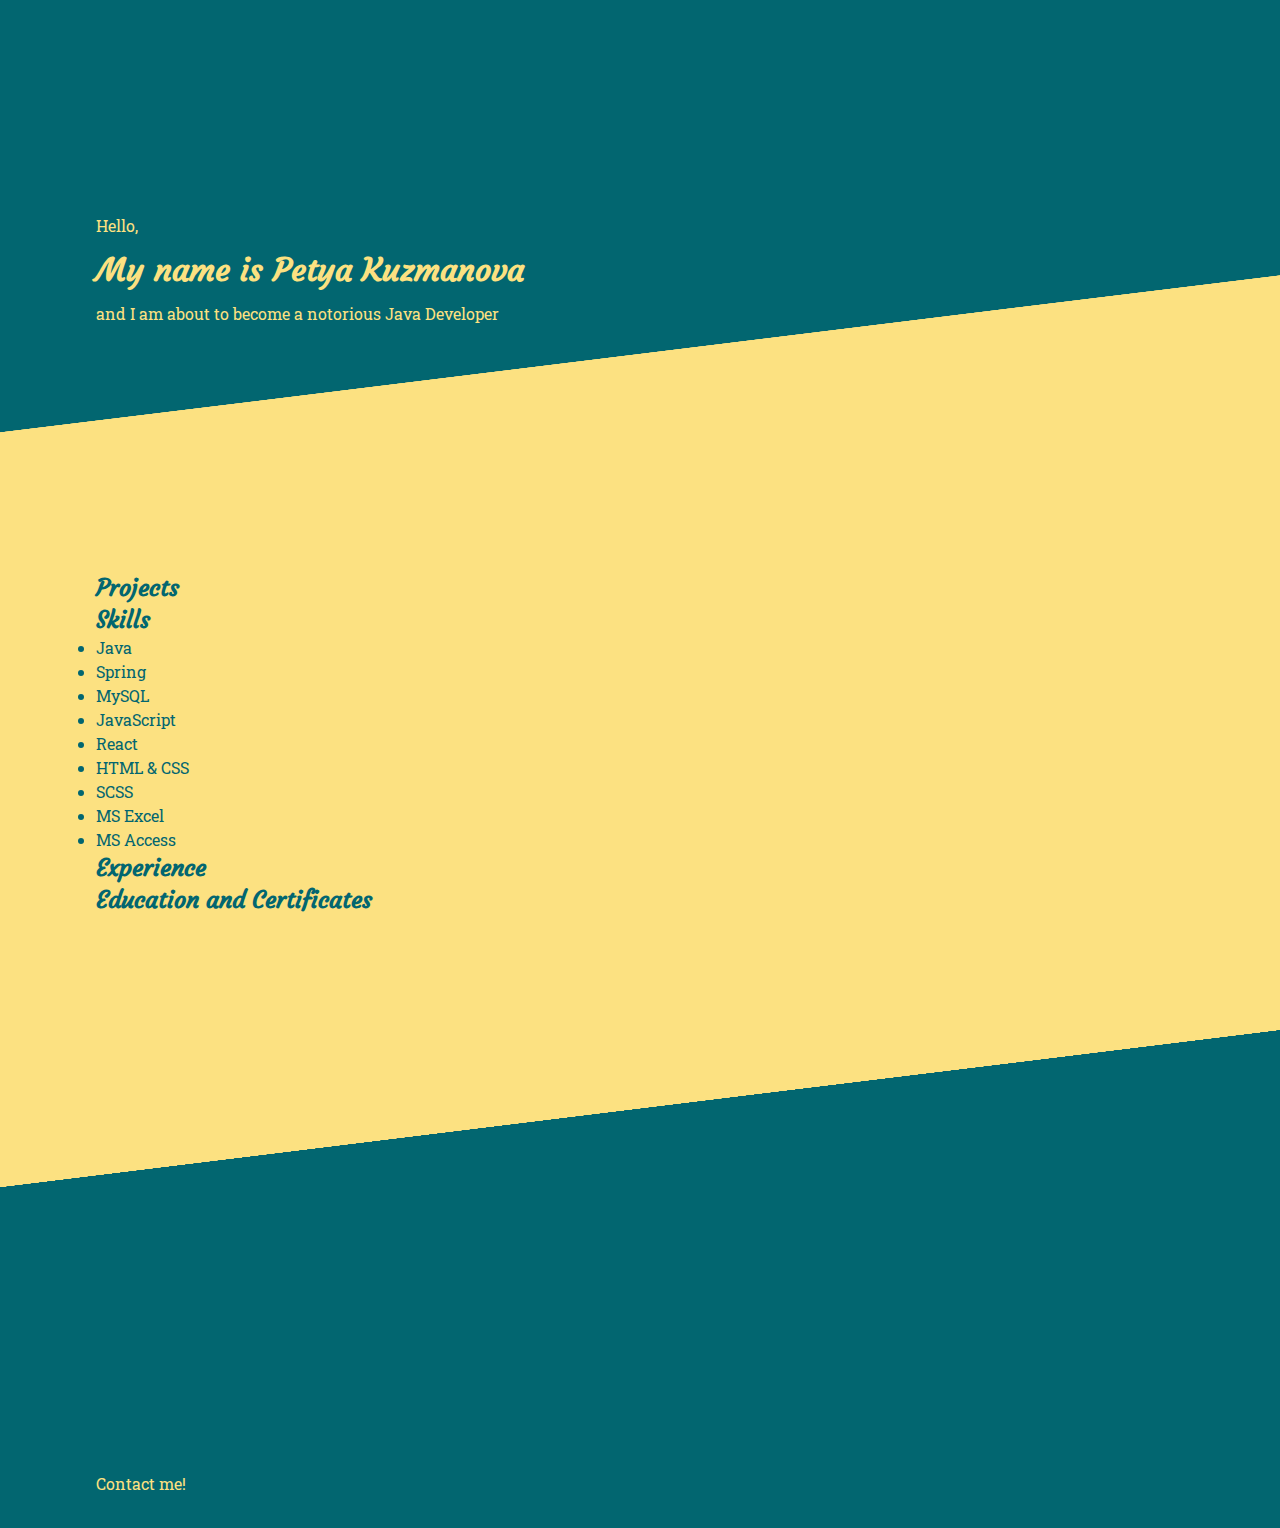
==== personal-site/index.html @ d3b0431a "personal site - the beginning" ====
<!DOCTYPE html>
<html lang="en">
<head>
    <meta charset="UTF-8">
    <meta http-equiv="X-UA-Compatible" content="IE=edge">
    <meta name="viewport" content="width=device-width, initial-scale=1.0">
    <title>Kuzmanova - Portfolio</title>
    <link rel="stylesheet" href="./styles.css">
    <link rel="stylesheet" href="https://use.fontawesome.com/releases/v5.15.3/css/all.css" integrity="sha384-SZXxX4whJ79/gErwcOYf+zWLeJdY/qpuqC4cAa9rOGUstPomtqpuNWT9wdPEn2fk" crossorigin="anonymous">

</head>
<body>
    
    <header>
        <div class="o-wrapper">
            
            <p>Hello,</p>
            <h1>My name is Petya Kuzmanova</h1>
            <p>and I am about to become a notorious Java Developer</p>
        </div>
    </header>

    <main>
        <div class="o-wrapper">
 
            <section>
                <h2>Projects</h2>     
            </section>
 
            <section>
                <h2>Skills</h2>
                <ul>
                    <li>Java</li>
                    <li>Spring</li>
                    <li>MySQL</li>
                    <li>JavaScript</li>
                    <li>React</li>
                    <li>HTML & CSS</li>
                    <li>SCSS</li>
                    <li>MS Excel</li>
                    <li>MS Access</li>
                </ul>
    
            </section>
    
 
            <section>
                <h2>Experience</h2>
            </section>
    
            <section>
                <h2>Education and Certificates</h2>
            </section>
        </div>

    </main>


    <footer>
        <div class="o-wrapper">
            <p>
                Contact me!
            </p>
        </div>
    </footer>

</body>
</html>
---- personal-site/styles.css ----
@import url("https://fonts.googleapis.com/css2?family=Courgette&display=swap");
@import url("https://fonts.googleapis.com/css2?family=Roboto+Slab:wght@100;200;300;400;500;600;700;800;900&display=swap");
header {
  background-color: #026670;
  color: #EDEAE5;
}

main {
  background-color: #FCE181;
}

footer {
  background-color: #026670;
  color: #EDEAE5;
}

* {
  padding: 0;
  margin: 0;
}

header {
  font-family: 'Courgette', cursive;
  height: 50vh;
  overflow: hidden;
}

h1, h2, h3, h4, h5, h6 {
  font-family: 'Courgette', cursive;
  z-index: 2;
}

h1 {
  line-height: 2em;
}

h2 {
  line-height: 2rem;
}

p, li {
  font-family: 'Roboto Slab', serif;
  line-height: 1.5em;
}

main {
  display: -webkit-box;
  display: -ms-flexbox;
  display: flex;
  -webkit-box-pack: justify;
      -ms-flex-pack: justify;
          justify-content: space-between;
  overflow: hidden;
  position: relative;
  height: 100vh;
  color: #026670;
}

main ::after {
  content: "";
  rotate: -7deg;
  height: 70%;
  width: 160%;
  position: absolute;
  left: -10%;
  bottom: -30%;
  z-index: 1;
  background-color: #026670;
}

header {
  height: 60vh;
  overflow: hidden;
  position: relative;
  display: -webkit-box;
  display: -ms-flexbox;
  display: flex;
  -webkit-box-align: center;
      -ms-flex-align: center;
          align-items: center;
  color: #FCE181;
}

header ::after {
  content: "";
  rotate: -7deg;
  height: 70%;
  width: 160%;
  position: absolute;
  left: -10%;
  bottom: -30%;
  z-index: 1;
  background-color: #FCE181;
}

footer {
  color: #FCE181;
}

.o-wrapper {
  width: 85%;
  margin: 0 auto;
  padding: 2em;
}
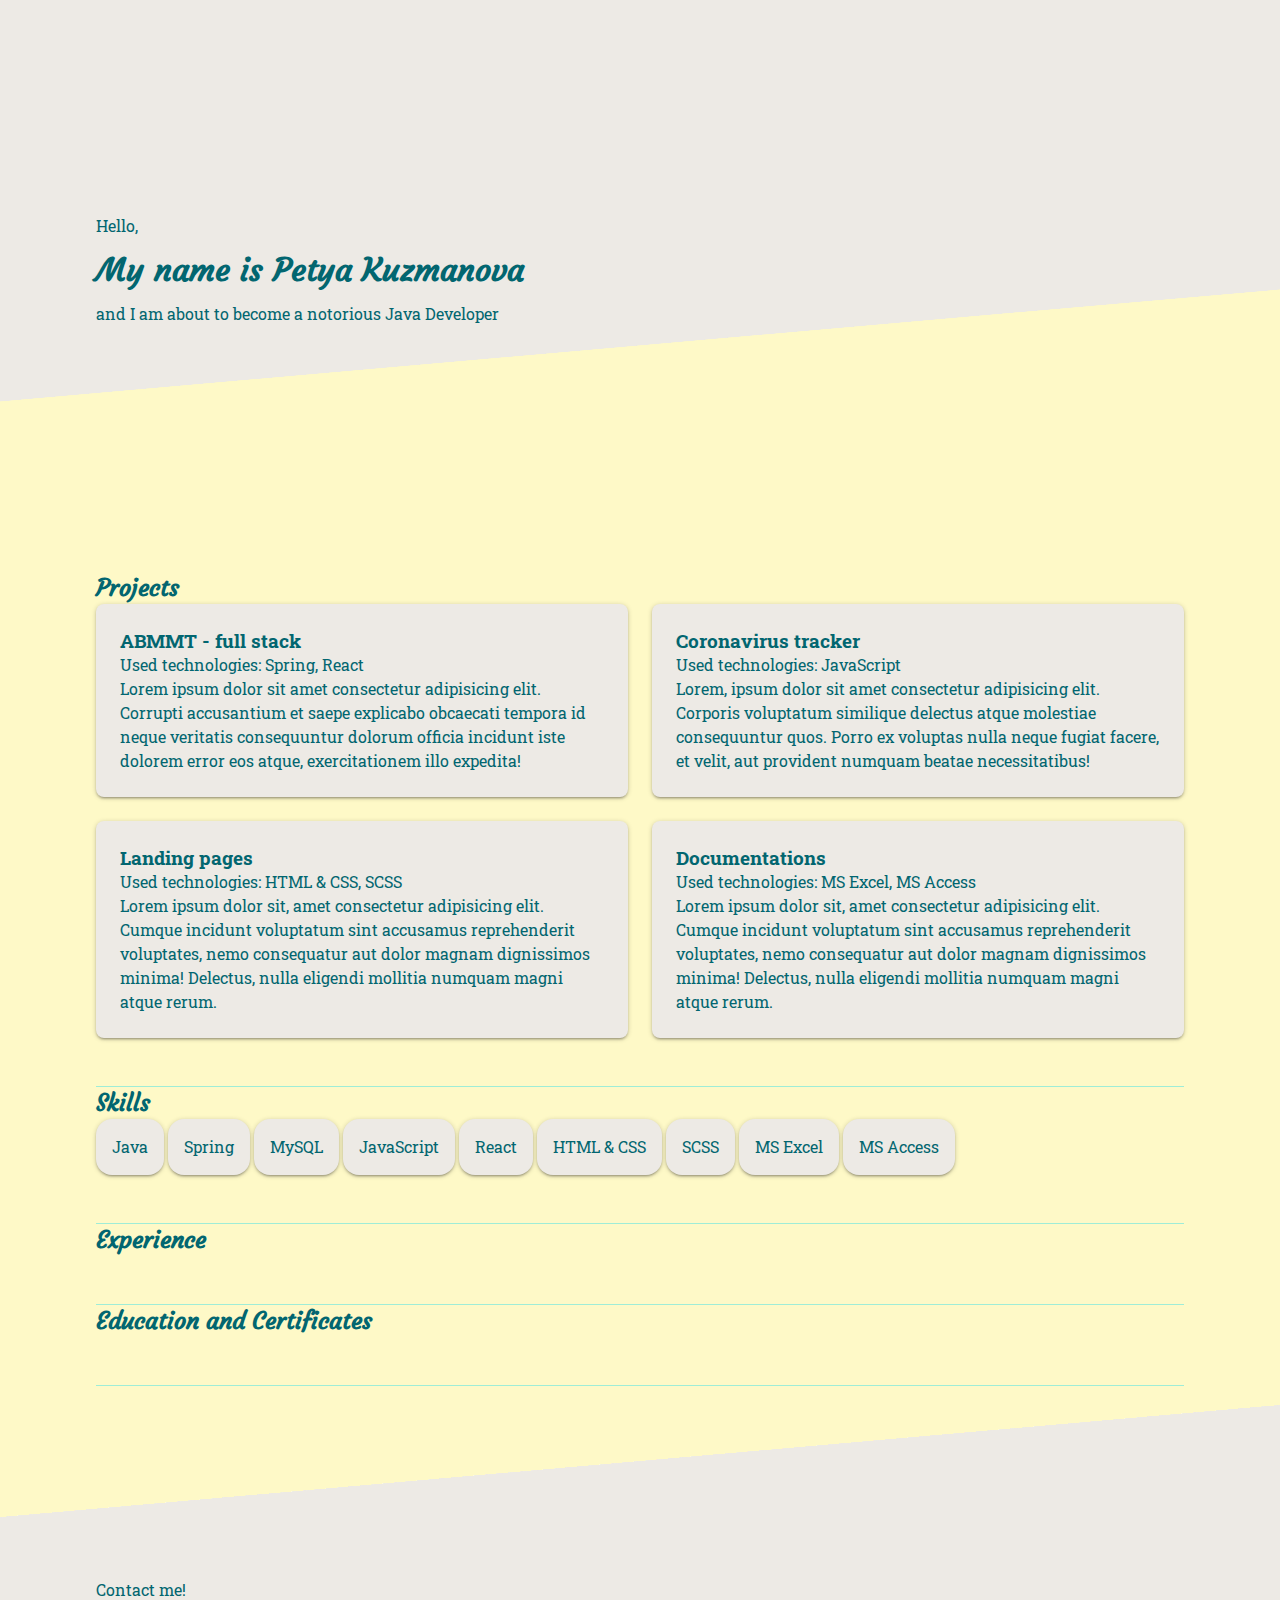
==== commit 94e1cc9b: "personal site - some more work into the portfolio" ====
--- a/personal-site/index.html
+++ b/personal-site/index.html
@@ -24,10 +24,44 @@
         <div class="o-wrapper">
  
             <section>
-                <h2>Projects</h2>     
+                <h2>Projects</h2> 
+                
+                <div class="projects">
+                     
+                    <div class="project">
+                        <h3>ABMMT - full stack</h3>
+                    
+                        <span><a href="https://abmmt-fe.herokuapp.com" target="_blank"><i class="fas fa-link"></i></a></span>
+                        <p>Used technologies: Spring, React</p>
+                        
+                        <p>Lorem ipsum dolor sit amet consectetur adipisicing elit. Corrupti accusantium et saepe explicabo obcaecati tempora id neque veritatis consequuntur dolorum officia incidunt iste dolorem error eos atque, exercitationem illo expedita!</p>
+                    </div>
+                    <div class="project">
+                        <h3>Coronavirus tracker</h3>
+                        <span><a href="https://covid19dataforbulgaria.web.app/" target="_blank"><i class="fas fa-link"></i></a></span>
+                        <p>Used technologies: JavaScript</p>
+                        <p>Lorem, ipsum dolor sit amet consectetur adipisicing elit. Corporis voluptatum similique delectus atque molestiae consequuntur quos. Porro ex voluptas nulla neque fugiat facere, et velit, aut provident numquam beatae necessitatibus!</p>
+                    </div>
+
+                    <div class="project">
+                        <h3>Landing pages</h3>
+                        <span><a href="#" target="_blank"><i class="fas fa-link"></i></a></span>
+                        <p>Used technologies: HTML & CSS, SCSS</p>
+                        <p>Lorem ipsum dolor sit, amet consectetur adipisicing elit. Cumque incidunt voluptatum sint accusamus reprehenderit voluptates, nemo consequatur aut dolor magnam dignissimos minima! Delectus, nulla eligendi mollitia numquam magni atque rerum.</p>
+                    </div>
+
+                    
+                    <div class="project">
+                        <h3>Documentations</h3>
+                        <span><a href="#" target="_blank"><i class="fas fa-link"></i></a></span>
+                        <p>Used technologies: MS Excel, MS Access</p>
+                        <p>Lorem ipsum dolor sit, amet consectetur adipisicing elit. Cumque incidunt voluptatum sint accusamus reprehenderit voluptates, nemo consequatur aut dolor magnam dignissimos minima! Delectus, nulla eligendi mollitia numquam magni atque rerum.</p>
+                    </div>
+
+                </div>
             </section>
  
-            <section>
+            <section class="skills">
                 <h2>Skills</h2>
                 <ul>
                     <li>Java</li>
--- a/personal-site/styles.css
+++ b/personal-site/styles.css
@@ -1,17 +1,17 @@
 @import url("https://fonts.googleapis.com/css2?family=Courgette&display=swap");
 @import url("https://fonts.googleapis.com/css2?family=Roboto+Slab:wght@100;200;300;400;500;600;700;800;900&display=swap");
 header {
-  background-color: #026670;
-  color: #EDEAE5;
+  background-color: #EDEAE5;
+  color: #026670;
 }
 
 main {
-  background-color: #FCE181;
+  background-color: #FEF9C7;
 }
 
 footer {
-  background-color: #026670;
-  color: #EDEAE5;
+  background-color: #EDEAE5;
+  color: #026670;
 }
 
 * {
@@ -25,8 +25,13 @@
   overflow: hidden;
 }
 
-h1, h2, h3, h4, h5, h6 {
+h1, h2 {
   font-family: 'Courgette', cursive;
+  z-index: 2;
+}
+
+h3, h4, h5, h6 {
+  font-family: 'Roboto Slab', serif;
   z-index: 2;
 }
 
@@ -52,20 +57,25 @@
           justify-content: space-between;
   overflow: hidden;
   position: relative;
-  height: 100vh;
   color: #026670;
+  padding-bottom: 10%;
 }
 
 main ::after {
   content: "";
-  rotate: -7deg;
-  height: 70%;
-  width: 160%;
+  rotate: -5deg;
+  height: 20%;
+  width: 150%;
   position: absolute;
   left: -10%;
-  bottom: -30%;
+  bottom: -10%;
   z-index: 1;
-  background-color: #026670;
+  background-color: #EDEAE5;
+}
+
+section {
+  padding-bottom: 3em;
+  border-bottom: 1px solid #9FEDD7;
 }
 
 header {
@@ -78,23 +88,32 @@
   -webkit-box-align: center;
       -ms-flex-align: center;
           align-items: center;
-  color: #FCE181;
 }
 
 header ::after {
   content: "";
-  rotate: -7deg;
+  rotate: -5deg;
   height: 70%;
   width: 160%;
   position: absolute;
   left: -10%;
   bottom: -30%;
   z-index: 1;
-  background-color: #FCE181;
+  background-color: #FEF9C7;
 }
 
-footer {
-  color: #FCE181;
+a {
+  color: #026670;
+}
+
+li {
+  list-style: none;
+  padding: 1em;
+  background-color: #EDEAE5;
+  display: inline-block;
+  border-radius: 1em;
+  -webkit-box-shadow: 0 2px 2px 0 rgba(0, 0, 0, 0.14), 0 3px 1px -2px rgba(0, 0, 0, 0.12), 0 1px 5px 0 rgba(0, 0, 0, 0.2);
+          box-shadow: 0 2px 2px 0 rgba(0, 0, 0, 0.14), 0 3px 1px -2px rgba(0, 0, 0, 0.12), 0 1px 5px 0 rgba(0, 0, 0, 0.2);
 }
 
 .o-wrapper {
@@ -102,3 +121,21 @@
   margin: 0 auto;
   padding: 2em;
 }
+
+.projects {
+  display: -ms-grid;
+  display: grid;
+  -ms-grid-columns: (1fr)[2];
+      grid-template-columns: repeat(2, 1fr);
+  -webkit-column-gap: 1.5em;
+          column-gap: 1.5em;
+  row-gap: 1.5em;
+}
+
+.project {
+  padding: 1.5em;
+  background-color: #EDEAE5;
+  border-radius: 0.5em;
+  -webkit-box-shadow: 0 2px 2px 0 rgba(0, 0, 0, 0.14), 0 3px 1px -2px rgba(0, 0, 0, 0.12), 0 1px 5px 0 rgba(0, 0, 0, 0.2);
+          box-shadow: 0 2px 2px 0 rgba(0, 0, 0, 0.14), 0 3px 1px -2px rgba(0, 0, 0, 0.12), 0 1px 5px 0 rgba(0, 0, 0, 0.2);
+}
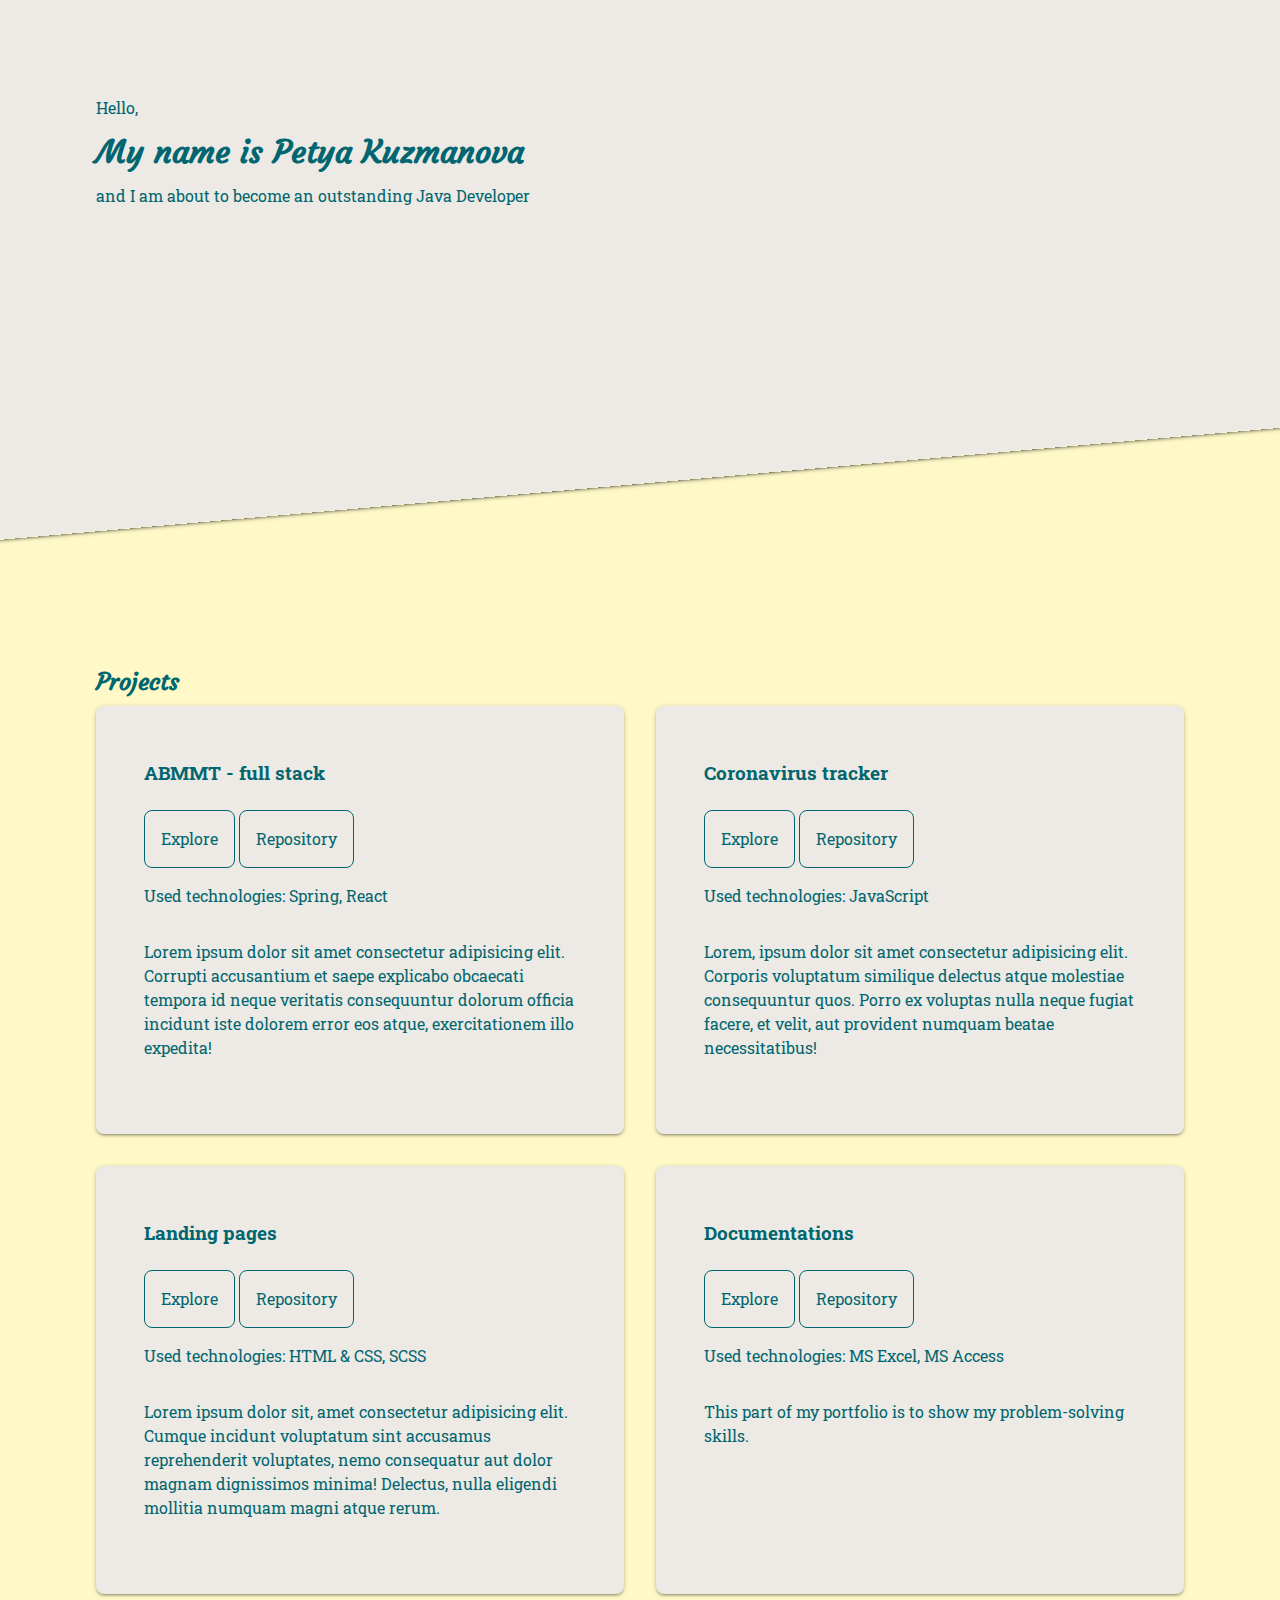
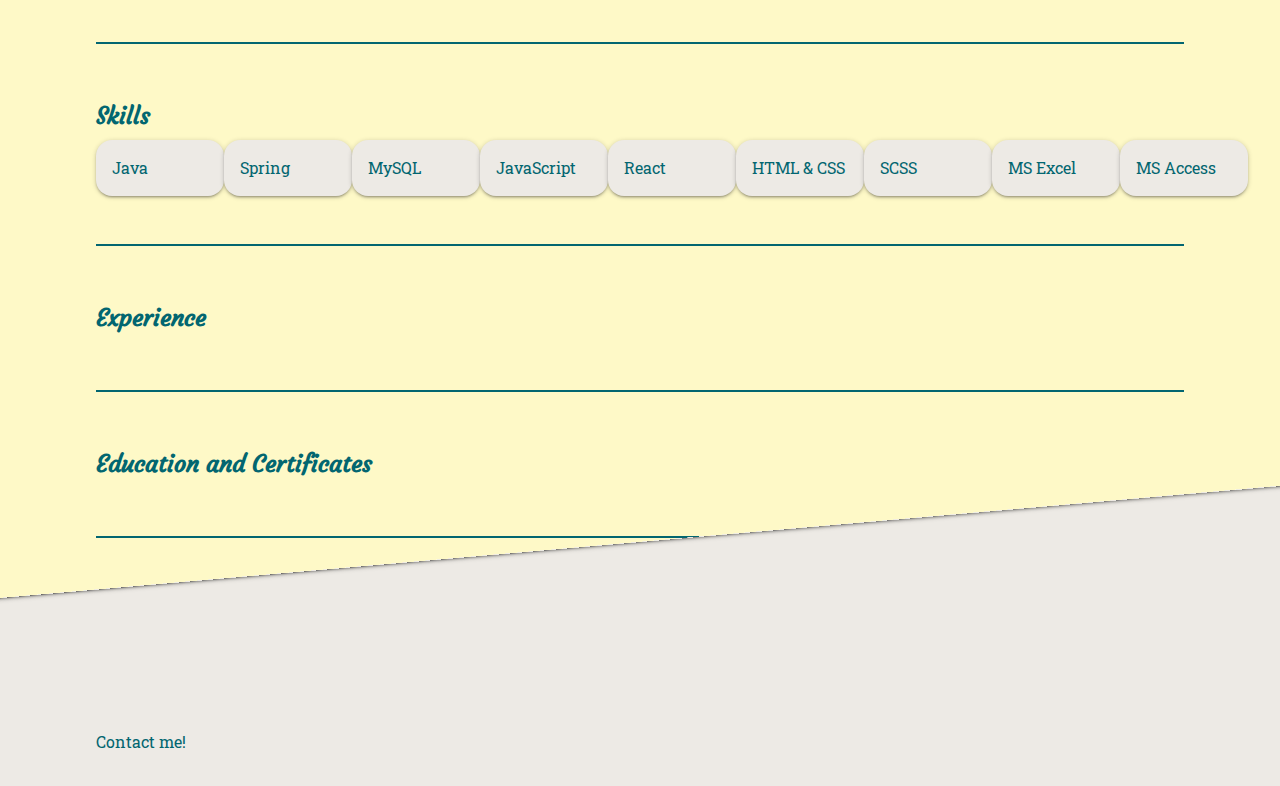
==== commit 425d50da: "personal site - some more work into the portfolio" ====
--- a/personal-site/index.html
+++ b/personal-site/index.html
@@ -4,7 +4,7 @@
     <meta charset="UTF-8">
     <meta http-equiv="X-UA-Compatible" content="IE=edge">
     <meta name="viewport" content="width=device-width, initial-scale=1.0">
-    <title>Kuzmanova - Portfolio</title>
+    <title>Petya Kuzmanova || Portfolio</title>
     <link rel="stylesheet" href="./styles.css">
     <link rel="stylesheet" href="https://use.fontawesome.com/releases/v5.15.3/css/all.css" integrity="sha384-SZXxX4whJ79/gErwcOYf+zWLeJdY/qpuqC4cAa9rOGUstPomtqpuNWT9wdPEn2fk" crossorigin="anonymous">
 
@@ -16,7 +16,7 @@
             
             <p>Hello,</p>
             <h1>My name is Petya Kuzmanova</h1>
-            <p>and I am about to become a notorious Java Developer</p>
+            <p>and I am about to become an outstanding Java Developer</p>
         </div>
     </header>
 
@@ -31,21 +31,26 @@
                     <div class="project">
                         <h3>ABMMT - full stack</h3>
                     
-                        <span><a href="https://abmmt-fe.herokuapp.com" target="_blank"><i class="fas fa-link"></i></a></span>
+                        <a href="https://abmmt-fe.herokuapp.com" target="_blank">Explore <i class="fas fa-link"></i></a>
+                        <a href="https://github.com/pbozidarova/Aircraft-Base-Maintenance-Managing-Tool" target="_blank">Repository <i class="fas fa-link"></i></a>
+                        
                         <p>Used technologies: Spring, React</p>
                         
                         <p>Lorem ipsum dolor sit amet consectetur adipisicing elit. Corrupti accusantium et saepe explicabo obcaecati tempora id neque veritatis consequuntur dolorum officia incidunt iste dolorem error eos atque, exercitationem illo expedita!</p>
                     </div>
                     <div class="project">
                         <h3>Coronavirus tracker</h3>
-                        <span><a href="https://covid19dataforbulgaria.web.app/" target="_blank"><i class="fas fa-link"></i></a></span>
+                        <a href="https://covid19dataforbulgaria.web.app/" target="_blank">Explore <i class="fas fa-link"></i></a>
+                        <a href="https://github.com/pbozidarova/covid19DataBulgaria" target="_blank">Repository <i class="fas fa-link"></i></a>
+
                         <p>Used technologies: JavaScript</p>
                         <p>Lorem, ipsum dolor sit amet consectetur adipisicing elit. Corporis voluptatum similique delectus atque molestiae consequuntur quos. Porro ex voluptas nulla neque fugiat facere, et velit, aut provident numquam beatae necessitatibus!</p>
                     </div>
 
                     <div class="project">
                         <h3>Landing pages</h3>
-                        <span><a href="#" target="_blank"><i class="fas fa-link"></i></a></span>
+                        <span><a href="#" target="_blank">Explore <i class="fas fa-link"></i></a></span>
+                        <span><a href="#" target="_blank">Repository <i class="fas fa-link"></i></a></span>
                         <p>Used technologies: HTML & CSS, SCSS</p>
                         <p>Lorem ipsum dolor sit, amet consectetur adipisicing elit. Cumque incidunt voluptatum sint accusamus reprehenderit voluptates, nemo consequatur aut dolor magnam dignissimos minima! Delectus, nulla eligendi mollitia numquam magni atque rerum.</p>
                     </div>
@@ -53,9 +58,10 @@
                     
                     <div class="project">
                         <h3>Documentations</h3>
-                        <span><a href="#" target="_blank"><i class="fas fa-link"></i></a></span>
+                        <span><a href="#" target="_blank">Explore <i class="fas fa-link"></i></a></span>
+                        <span><a href="#" target="_blank">Repository <i class="fas fa-link"></i></a></span>
                         <p>Used technologies: MS Excel, MS Access</p>
-                        <p>Lorem ipsum dolor sit, amet consectetur adipisicing elit. Cumque incidunt voluptatum sint accusamus reprehenderit voluptates, nemo consequatur aut dolor magnam dignissimos minima! Delectus, nulla eligendi mollitia numquam magni atque rerum.</p>
+                        <p>This part of my portfolio is to show my problem-solving skills.</p>
                     </div>
 
                 </div>
--- a/personal-site/styles.css
+++ b/personal-site/styles.css
@@ -35,15 +35,11 @@
   z-index: 2;
 }
 
-h1 {
+h1, h2, h3 {
   line-height: 2em;
 }
 
-h2 {
-  line-height: 2rem;
-}
-
-p, li {
+p, li, a {
   font-family: 'Roboto Slab', serif;
   line-height: 1.5em;
 }
@@ -71,39 +67,54 @@
   bottom: -10%;
   z-index: 1;
   background-color: #EDEAE5;
+  -webkit-box-shadow: inset 0 2px 2px 0 rgba(0, 0, 0, 0.14), inset 0 3px 1px -2px rgba(0, 0, 0, 0.12), inset 0 1px 5px 0 rgba(0, 0, 0, 0.2);
+          box-shadow: inset 0 2px 2px 0 rgba(0, 0, 0, 0.14), inset 0 3px 1px -2px rgba(0, 0, 0, 0.12), inset 0 1px 5px 0 rgba(0, 0, 0, 0.2);
 }
 
 section {
-  padding-bottom: 3em;
-  border-bottom: 1px solid #9FEDD7;
+  padding: 3em 0;
+  border-bottom: 2px solid #026670;
 }
 
 header {
-  height: 60vh;
+  height: 50vh;
   overflow: hidden;
   position: relative;
   display: -webkit-box;
   display: -ms-flexbox;
   display: flex;
-  -webkit-box-align: center;
-      -ms-flex-align: center;
-          align-items: center;
+  padding: 5% 0;
 }
 
 header ::after {
   content: "";
   rotate: -5deg;
-  height: 70%;
+  height: 50%;
   width: 160%;
   position: absolute;
   left: -10%;
   bottom: -30%;
   z-index: 1;
   background-color: #FEF9C7;
+  -webkit-box-shadow: inset 0 2px 2px 0 rgba(0, 0, 0, 0.14), inset 0 3px 1px -2px rgba(0, 0, 0, 0.12), inset 0 1px 5px 0 rgba(0, 0, 0, 0.2);
+          box-shadow: inset 0 2px 2px 0 rgba(0, 0, 0, 0.14), inset 0 3px 1px -2px rgba(0, 0, 0, 0.12), inset 0 1px 5px 0 rgba(0, 0, 0, 0.2);
 }
 
 a {
+  text-decoration: none;
   color: #026670;
+  display: inline-block;
+  padding: 1em;
+  border: 1px solid #026670;
+  border-radius: 0.5em;
+  -webkit-transition: background-color 0.5s ease-in;
+  transition: background-color 0.5s ease-in;
+}
+
+a:hover {
+  background-color: #9FEDD7;
+  -webkit-box-shadow: 0 2px 2px 0 rgba(0, 0, 0, 0.14), 0 3px 1px -2px rgba(0, 0, 0, 0.12), 0 1px 5px 0 rgba(0, 0, 0, 0.2);
+          box-shadow: 0 2px 2px 0 rgba(0, 0, 0, 0.14), 0 3px 1px -2px rgba(0, 0, 0, 0.12), 0 1px 5px 0 rgba(0, 0, 0, 0.2);
 }
 
 li {
@@ -114,6 +125,7 @@
   border-radius: 1em;
   -webkit-box-shadow: 0 2px 2px 0 rgba(0, 0, 0, 0.14), 0 3px 1px -2px rgba(0, 0, 0, 0.12), 0 1px 5px 0 rgba(0, 0, 0, 0.2);
           box-shadow: 0 2px 2px 0 rgba(0, 0, 0, 0.14), 0 3px 1px -2px rgba(0, 0, 0, 0.12), 0 1px 5px 0 rgba(0, 0, 0, 0.2);
+  min-width: 6em;
 }
 
 .o-wrapper {
@@ -127,15 +139,46 @@
   display: grid;
   -ms-grid-columns: (1fr)[2];
       grid-template-columns: repeat(2, 1fr);
-  -webkit-column-gap: 1.5em;
-          column-gap: 1.5em;
-  row-gap: 1.5em;
+  -webkit-column-gap: 2em;
+          column-gap: 2em;
+  row-gap: 2em;
 }
 
 .project {
-  padding: 1.5em;
+  padding: 3em;
   background-color: #EDEAE5;
   border-radius: 0.5em;
+  border-bottom: 10px solid #EDEAE5;
   -webkit-box-shadow: 0 2px 2px 0 rgba(0, 0, 0, 0.14), 0 3px 1px -2px rgba(0, 0, 0, 0.12), 0 1px 5px 0 rgba(0, 0, 0, 0.2);
           box-shadow: 0 2px 2px 0 rgba(0, 0, 0, 0.14), 0 3px 1px -2px rgba(0, 0, 0, 0.12), 0 1px 5px 0 rgba(0, 0, 0, 0.2);
+  -webkit-transition: all 0.5s ease-in;
+  transition: all 0.5s ease-in;
+  -webkit-transition-property: background-color, border, -webkit-box-shadow;
+  transition-property: background-color, border, -webkit-box-shadow;
+  transition-property: background-color, border, box-shadow;
+  transition-property: background-color, border, box-shadow, -webkit-box-shadow;
 }
+
+.project:hover {
+  background-color: #FCE181;
+  border-bottom: 10px solid #9FEDD7;
+  -webkit-box-shadow: 0 4px 5px 0 rgba(0, 0, 0, 0.14), 0 1px 10px 0 rgba(0, 0, 0, 0.12), 0 2px 4px -1px rgba(0, 0, 0, 0.2);
+          box-shadow: 0 4px 5px 0 rgba(0, 0, 0, 0.14), 0 1px 10px 0 rgba(0, 0, 0, 0.12), 0 2px 4px -1px rgba(0, 0, 0, 0.2);
+}
+
+.project h3 {
+  padding-bottom: 1em;
+}
+
+.project p {
+  padding: 1em 0;
+}
+
+.skills ul {
+  display: -webkit-box;
+  display: -ms-flexbox;
+  display: flex;
+  -webkit-box-pack: justify;
+      -ms-flex-pack: justify;
+          justify-content: space-between;
+}
